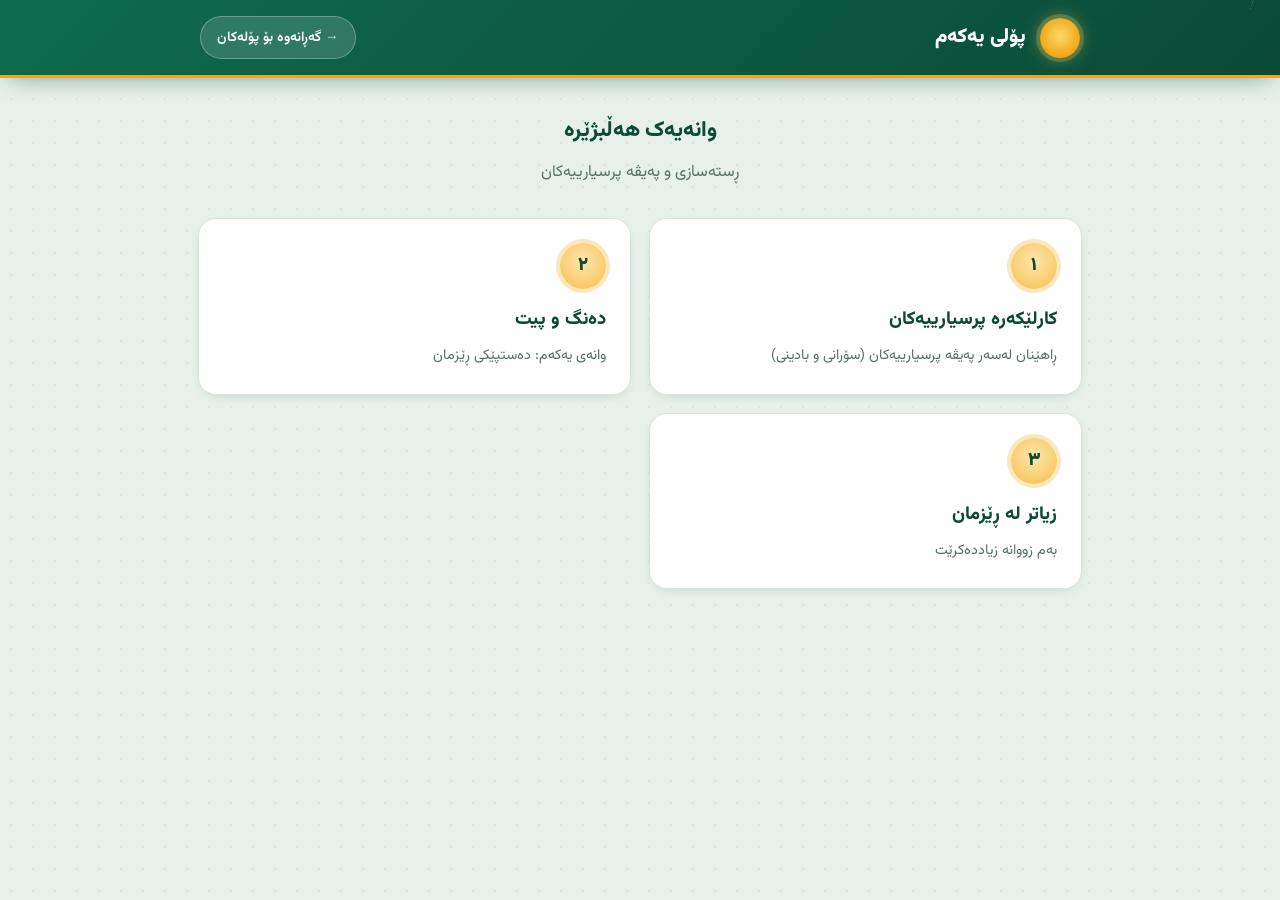
==== class-1.html @ a3d312c6 "Initial commit" ====
<!DOCTYPE html>
<html lang="ku" dir="rtl">
<head>
<meta charset="UTF-8">
<meta name="viewport" content="width=device-width, initial-scale=1.0">
<title>پۆلی یەکەم (ڕاهێنانەکانی زمانی کوردی)</title>
<link rel="preconnect" href="https://fonts.googleapis.com">
<link rel="preconnect" href="https://fonts.gstatic.com" crossorigin>
<link href="https://fonts.googleapis.com/css2?family=Vazirmatn:wght@300;400;500;700;800;900&display=swap" rel="stylesheet">
<style>
  :root{
    --bg:#E7F0EA;
    --paper:#FFFFFF;
    --ink:#1E3A30;
    --ink-soft:#557167;
    --green:#0F6B4F;
    --green-deep:#0A4A37;
    --gold:#F2A516;
    --gold-soft:#FBE7BE;
    --gold-line:#F6C760;
    --line:#D8E5DD;
    --shadow:0 10px 30px -12px rgba(10,74,55,.28);
    --shadow-sm:0 4px 14px -8px rgba(10,74,55,.30);
    --radius:18px;
  }
  *{box-sizing:border-box}
  body{
    margin:0;
    font-family:'Vazirmatn','Noto Naskh Arabic','Segoe UI',Tahoma,sans-serif;
    color:var(--ink);
    background-color:var(--bg);
    background-image:radial-gradient(rgba(15,107,79,.07) 1.1px, transparent 1.1px);
    background-size:22px 22px;
    line-height:1.85;
    -webkit-font-smoothing:antialiased;
  }
  .appbar{
    position:sticky; top:0; z-index:40;
    background:linear-gradient(135deg,var(--green) 0%, var(--green-deep) 100%);
    color:#fff;
    box-shadow:0 8px 24px -10px rgba(10,74,55,.55);
    border-bottom:3px solid var(--gold);
    overflow:hidden;
  }
  .appbar::after{
    content:""; position:absolute; width:200px; height:200px; right:-70px; top:-90px;
    background:conic-gradient(from 0deg, rgba(246,199,96,.0) 0deg, rgba(246,199,96,.0) 14deg, rgba(246,199,96,.22) 18deg, rgba(246,199,96,.0) 22deg);
    border-radius:50%; pointer-events:none;
  }
  .appbar-inner{max-width:920px; margin:0 auto; padding:16px 20px; display:flex; align-items:center; gap:16px; flex-wrap:wrap; position:relative;}
  .brand{display:flex; align-items:center; gap:14px; margin-inline-end:auto;}
  .brand h1{font-size:1.25rem; font-weight:900; margin:0;}
  .sun-badge{
    width:40px;height:40px;border-radius:50%;
    background:radial-gradient(circle at 50% 45%, #FFD969, var(--gold) 70%);
    box-shadow:0 0 0 4px rgba(255,217,105,.20), 0 0 18px rgba(246,199,96,.5);
    flex:none;
  }
  .icon-btn{
    background:rgba(255,255,255,.14); color:#fff; border:1px solid rgba(255,255,255,.28);
    padding:8px 16px; border-radius:999px; font-family:inherit; font-size:.86rem; font-weight:600;
    text-decoration:none; transition:background .15s;
  }
  .icon-btn:hover{background:rgba(255,255,255,.26)}
  main{max-width:920px; margin:0 auto; padding:34px 18px 70px;}
  .intro{text-align:center; margin-bottom:30px;}
  .intro h2{color:var(--green-deep); font-size:1.35rem; margin:0 0 6px; font-weight:800;}
  .intro p{color:var(--ink-soft); margin:0;}
  .grid{display:grid; grid-template-columns:repeat(2,1fr); gap:18px;}
  .nav-card{
    display:block; background:var(--paper); border:1px solid var(--line); border-radius:var(--radius);
    box-shadow:var(--shadow-sm); padding:24px; text-decoration:none; color:inherit;
    transition:transform .15s ease, box-shadow .15s ease, border-color .15s ease;
  }
  .nav-card:hover{transform:translateY(-4px); box-shadow:var(--shadow); border-color:var(--gold-line);}
  .nav-badge{
    width:46px; height:46px; border-radius:50%; display:grid; place-items:center;
    font-weight:900; font-size:1.15rem; color:var(--green-deep); margin-bottom:14px;
    background:radial-gradient(circle at 50% 40%, #FFE7AE, var(--gold-line) 78%);
    box-shadow:0 0 0 4px var(--gold-soft);
  }
  .nav-card h3{margin:0 0 6px; color:var(--green-deep); font-size:1.15rem; font-weight:800;}
  .nav-card p{margin:0; color:var(--ink-soft); font-size:.9rem;}
  @media (max-width:640px){ .grid{grid-template-columns:1fr;} }
  @media (prefers-reduced-motion: reduce){ *{transition:none !important;} }
</style>
</head>
<body>
<header class="appbar">
  <div class="appbar-inner">
    <div class="brand">
      <div class="sun-badge" aria-hidden="true"></div>
      <h1>پۆلی یەکەم</h1>
    </div>
    <a href="index.html" class="icon-btn">→ گەڕانەوە بۆ پۆلەکان</a>
  </div>
</header>
<main>
  <div class="intro">
    <h2>وانەیەک هەڵبژێرە</h2>
    <p>ڕستەسازی و پەیڤە پرسیارییەکان</p>
  </div>
  <div class="grid">
    <!-- وانەی ١ -->
    <a href="kurdish-question-words-interactive.html" class="nav-card">
      <div class="nav-badge">١</div>
      <h3>کارلێکەرە پرسیارییەکان</h3>
      <p>ڕاهێنان لەسەر پەیڤە پرسیارییەکان (سۆرانی و بادینی)</p>
    </a>
    <!-- وانەی ٢ -->
    <a href="kurdish-sounds-letters.html" class="nav-card">
      <div class="nav-badge">٢</div>
      <h3>دەنگ و پیت</h3>
      <p>وانەی یەکەم: دەستپێکی ڕێزمان</p>
    </a>
    <!-- وانەی ٣ -->
    <a href="lecture-3-coming-soon.html" class="nav-card">
      <div class="nav-badge">٣</div>
      <h3>زیاتر لە ڕێزمان</h3>
      <p>بەم زووانە زیاددەکرێت</p>
    </a>

    <!-- بۆ زیادکردنی وانەی نوێ: ئەم بلۆکە کۆپی بکە -->
  </div>
</main>
</body>
</html>
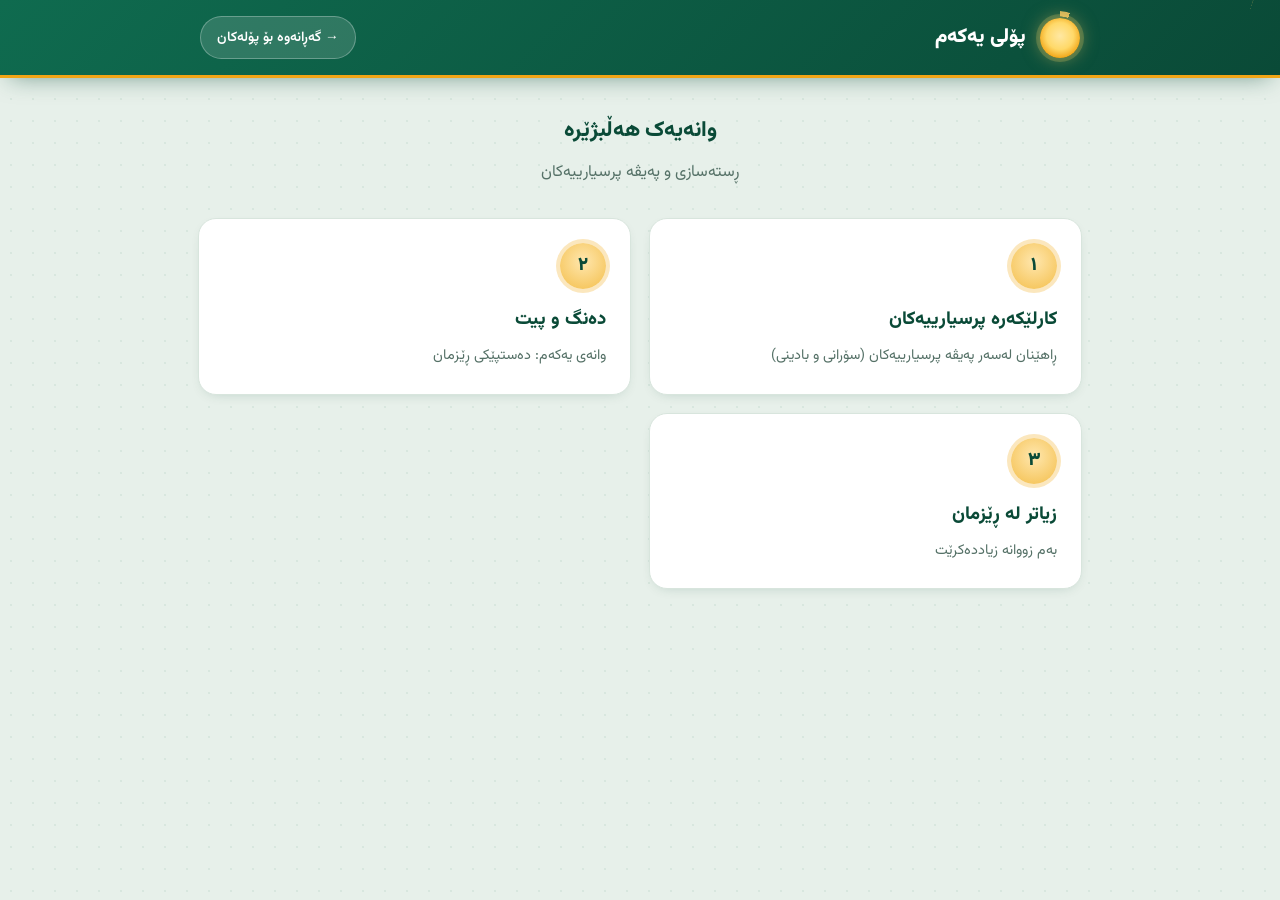
==== commit 4af5940a: "Add shine animation to sun icon across all pages" ====
--- a/class-1.html
+++ b/class-1.html
@@ -52,10 +52,24 @@
   .brand h1{font-size:1.25rem; font-weight:900; margin:0;}
   .sun-badge{
     width:40px;height:40px;border-radius:50%;
-    background:radial-gradient(circle at 50% 45%, #FFD969, var(--gold) 70%);
+    background:radial-gradient(circle at 50% 45%, #FFE8A3, #FFD969 45%, var(--gold) 75%);
     box-shadow:0 0 0 4px rgba(255,217,105,.20), 0 0 18px rgba(246,199,96,.5);
-    flex:none;
+    flex:none; position:relative;
+    animation:sun-glow 3.5s ease-in-out infinite;
   }
+  .sun-badge::before{
+    content:""; position:absolute; inset:-7px;
+    background:conic-gradient(from 0deg, var(--gold-line) 0 6%, transparent 6% 12.5%);
+    border-radius:50%;
+    -webkit-mask:radial-gradient(transparent 56%, #000 57%); mask:radial-gradient(transparent 56%, #000 57%);
+    opacity:.85;
+    animation:sun-spin 24s linear infinite;
+  }
+  @keyframes sun-glow{
+    0%,100%{ box-shadow:0 0 0 4px rgba(255,217,105,.20), 0 0 18px rgba(246,199,96,.5); }
+    50%{ box-shadow:0 0 0 6px rgba(255,217,105,.32), 0 0 26px rgba(246,199,96,.8); }
+  }
+  @keyframes sun-spin{ from{transform:rotate(0deg);} to{transform:rotate(360deg);} }
   .icon-btn{
     background:rgba(255,255,255,.14); color:#fff; border:1px solid rgba(255,255,255,.28);
     padding:8px 16px; border-radius:999px; font-family:inherit; font-size:.86rem; font-weight:600;
@@ -82,7 +96,7 @@
   .nav-card h3{margin:0 0 6px; color:var(--green-deep); font-size:1.15rem; font-weight:800;}
   .nav-card p{margin:0; color:var(--ink-soft); font-size:.9rem;}
   @media (max-width:640px){ .grid{grid-template-columns:1fr;} }
-  @media (prefers-reduced-motion: reduce){ *{transition:none !important;} }
+  @media (prefers-reduced-motion: reduce){ *{transition:none !important; animation:none !important;} }
 </style>
 </head>
 <body>
@@ -124,4 +138,4 @@
   </div>
 </main>
 </body>
-</html>+</html>
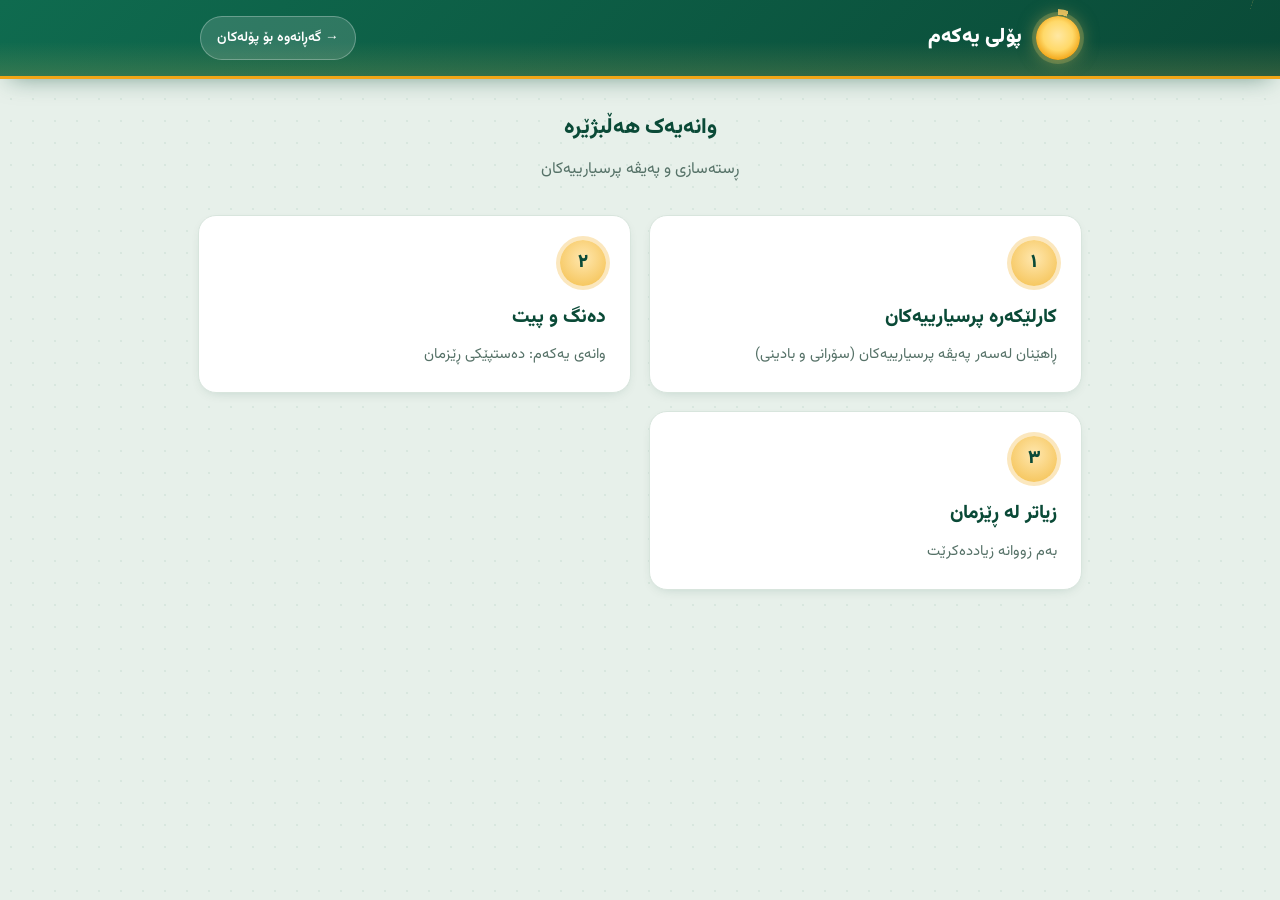
==== commit eab325a8: "Unify all pages onto one shared stylesheet" ====
--- a/class-1.html
+++ b/class-1.html
@@ -7,106 +7,18 @@
 <link rel="preconnect" href="https://fonts.googleapis.com">
 <link rel="preconnect" href="https://fonts.gstatic.com" crossorigin>
 <link href="https://fonts.googleapis.com/css2?family=Vazirmatn:wght@300;400;500;700;800;900&display=swap" rel="stylesheet">
-<style>
-  :root{
-    --bg:#E7F0EA;
-    --paper:#FFFFFF;
-    --ink:#1E3A30;
-    --ink-soft:#557167;
-    --green:#0F6B4F;
-    --green-deep:#0A4A37;
-    --gold:#F2A516;
-    --gold-soft:#FBE7BE;
-    --gold-line:#F6C760;
-    --line:#D8E5DD;
-    --shadow:0 10px 30px -12px rgba(10,74,55,.28);
-    --shadow-sm:0 4px 14px -8px rgba(10,74,55,.30);
-    --radius:18px;
-  }
-  *{box-sizing:border-box}
-  body{
-    margin:0;
-    font-family:'Vazirmatn','Noto Naskh Arabic','Segoe UI',Tahoma,sans-serif;
-    color:var(--ink);
-    background-color:var(--bg);
-    background-image:radial-gradient(rgba(15,107,79,.07) 1.1px, transparent 1.1px);
-    background-size:22px 22px;
-    line-height:1.85;
-    -webkit-font-smoothing:antialiased;
-  }
-  .appbar{
-    position:sticky; top:0; z-index:40;
-    background:linear-gradient(135deg,var(--green) 0%, var(--green-deep) 100%);
-    color:#fff;
-    box-shadow:0 8px 24px -10px rgba(10,74,55,.55);
-    border-bottom:3px solid var(--gold);
-    overflow:hidden;
-  }
-  .appbar::after{
-    content:""; position:absolute; width:200px; height:200px; right:-70px; top:-90px;
-    background:conic-gradient(from 0deg, rgba(246,199,96,.0) 0deg, rgba(246,199,96,.0) 14deg, rgba(246,199,96,.22) 18deg, rgba(246,199,96,.0) 22deg);
-    border-radius:50%; pointer-events:none;
-  }
-  .appbar-inner{max-width:920px; margin:0 auto; padding:16px 20px; display:flex; align-items:center; gap:16px; flex-wrap:wrap; position:relative;}
-  .brand{display:flex; align-items:center; gap:14px; margin-inline-end:auto;}
-  .brand h1{font-size:1.25rem; font-weight:900; margin:0;}
-  .sun-badge{
-    width:40px;height:40px;border-radius:50%;
-    background:radial-gradient(circle at 50% 45%, #FFE8A3, #FFD969 45%, var(--gold) 75%);
-    box-shadow:0 0 0 4px rgba(255,217,105,.20), 0 0 18px rgba(246,199,96,.5);
-    flex:none; position:relative;
-    animation:sun-glow 3.5s ease-in-out infinite;
-  }
-  .sun-badge::before{
-    content:""; position:absolute; inset:-7px;
-    background:conic-gradient(from 0deg, var(--gold-line) 0 6%, transparent 6% 12.5%);
-    border-radius:50%;
-    -webkit-mask:radial-gradient(transparent 56%, #000 57%); mask:radial-gradient(transparent 56%, #000 57%);
-    opacity:.85;
-    animation:sun-spin 24s linear infinite;
-  }
-  @keyframes sun-glow{
-    0%,100%{ box-shadow:0 0 0 4px rgba(255,217,105,.20), 0 0 18px rgba(246,199,96,.5); }
-    50%{ box-shadow:0 0 0 6px rgba(255,217,105,.32), 0 0 26px rgba(246,199,96,.8); }
-  }
-  @keyframes sun-spin{ from{transform:rotate(0deg);} to{transform:rotate(360deg);} }
-  .icon-btn{
-    background:rgba(255,255,255,.14); color:#fff; border:1px solid rgba(255,255,255,.28);
-    padding:8px 16px; border-radius:999px; font-family:inherit; font-size:.86rem; font-weight:600;
-    text-decoration:none; transition:background .15s;
-  }
-  .icon-btn:hover{background:rgba(255,255,255,.26)}
-  main{max-width:920px; margin:0 auto; padding:34px 18px 70px;}
-  .intro{text-align:center; margin-bottom:30px;}
-  .intro h2{color:var(--green-deep); font-size:1.35rem; margin:0 0 6px; font-weight:800;}
-  .intro p{color:var(--ink-soft); margin:0;}
-  .grid{display:grid; grid-template-columns:repeat(2,1fr); gap:18px;}
-  .nav-card{
-    display:block; background:var(--paper); border:1px solid var(--line); border-radius:var(--radius);
-    box-shadow:var(--shadow-sm); padding:24px; text-decoration:none; color:inherit;
-    transition:transform .15s ease, box-shadow .15s ease, border-color .15s ease;
-  }
-  .nav-card:hover{transform:translateY(-4px); box-shadow:var(--shadow); border-color:var(--gold-line);}
-  .nav-badge{
-    width:46px; height:46px; border-radius:50%; display:grid; place-items:center;
-    font-weight:900; font-size:1.15rem; color:var(--green-deep); margin-bottom:14px;
-    background:radial-gradient(circle at 50% 40%, #FFE7AE, var(--gold-line) 78%);
-    box-shadow:0 0 0 4px var(--gold-soft);
-  }
-  .nav-card h3{margin:0 0 6px; color:var(--green-deep); font-size:1.15rem; font-weight:800;}
-  .nav-card p{margin:0; color:var(--ink-soft); font-size:.9rem;}
-  @media (max-width:640px){ .grid{grid-template-columns:1fr;} }
-  @media (prefers-reduced-motion: reduce){ *{transition:none !important; animation:none !important;} }
-</style>
+<link rel="stylesheet" href="styles.css">
 </head>
 <body>
 <header class="appbar">
   <div class="appbar-inner">
-    <div class="brand">
-      <div class="sun-badge" aria-hidden="true"></div>
-      <h1>پۆلی یەکەم</h1>
+    <div class="bar-top">
+      <div class="brand">
+        <div class="sun-badge" aria-hidden="true"></div>
+        <h1>پۆلی یەکەم</h1>
+      </div>
+      <a href="index.html" class="icon-btn">→ گەڕانەوە بۆ پۆلەکان</a>
     </div>
-    <a href="index.html" class="icon-btn">→ گەڕانەوە بۆ پۆلەکان</a>
   </div>
 </header>
 <main>
--- a/styles.css
+++ b/styles.css
@@ -0,0 +1,381 @@
+/* =====================================================================
+   ڕاهێنانەکانی زمانی کوردی — shared stylesheet
+   Every page links to this file. Change the look once here, it updates
+   everywhere. Do not duplicate these rules back into individual pages.
+===================================================================== */
+
+:root{
+  --bg:#E7F0EA;
+  --paper:#FFFFFF;
+  --paper-warm:#FCFEFC;
+  --ink:#1E3A30;
+  --ink-soft:#557167;
+  --green:#0F6B4F;
+  --green-deep:#0A4A37;
+  --green-bright:#1F9D6B;
+  --gold:#F2A516;
+  --gold-soft:#FBE7BE;
+  --gold-line:#F6C760;
+  --coral:#E2574C;
+  --coral-soft:#FCE3DF;
+  --line:#D8E5DD;
+  --line-soft:#E9F1EC;
+  --ring:rgba(15,107,79,.30);
+  --shadow:0 10px 30px -12px rgba(10,74,55,.28);
+  --shadow-sm:0 4px 14px -8px rgba(10,74,55,.30);
+  --radius:18px;
+}
+
+/* ---------- Base ---------- */
+*{box-sizing:border-box}
+html{scroll-behavior:smooth}
+body{
+  margin:0;
+  font-family:'Vazirmatn','Noto Naskh Arabic','Segoe UI',Tahoma,sans-serif;
+  color:var(--ink);
+  background-color:var(--bg);
+  background-image:radial-gradient(rgba(15,107,79,.07) 1.1px, transparent 1.1px);
+  background-size:22px 22px;
+  line-height:1.85;
+  -webkit-font-smoothing:antialiased;
+}
+main{max-width:920px; margin:0 auto; padding:30px 18px 70px;}
+
+/* ---------- App bar (every page uses this exact block) ---------- */
+.appbar{
+  position:sticky; top:0; z-index:40;
+  background:
+    linear-gradient(180deg, rgba(246,199,96,0) 55%, rgba(246,199,96,.16) 100%),
+    linear-gradient(135deg,var(--green) 0%, var(--green-deep) 100%);
+  color:#fff;
+  box-shadow:0 8px 24px -10px rgba(10,74,55,.55);
+  border-bottom:3px solid var(--gold);
+  overflow:hidden;
+}
+.appbar::after{
+  content:""; position:absolute; width:200px; height:200px; right:-70px; top:-90px;
+  background:conic-gradient(from 0deg, rgba(246,199,96,.0) 0deg, rgba(246,199,96,.0) 14deg, rgba(246,199,96,.22) 18deg, rgba(246,199,96,.0) 22deg);
+  border-radius:50%; pointer-events:none;
+}
+.appbar-inner{max-width:920px; margin:0 auto; padding:16px 20px; position:relative;}
+/* .bar-top is the one horizontal row inside every header: brand on one
+   side, optional score-chip / back-button / reset-button on the other.
+   Hub pages use it with just a brand; exercise pages add siblings. */
+.bar-top{display:flex; align-items:center; gap:14px; flex-wrap:wrap;}
+.brand{display:flex; align-items:center; gap:14px; margin-inline-end:auto;}
+.brand h1{font-size:1.28rem; font-weight:900; margin:0; letter-spacing:.2px;}
+.brand p{margin:4px 0 0; font-size:.84rem; opacity:.9; font-weight:400;}
+.score-chip{
+  display:flex; align-items:center; gap:8px;
+  background:rgba(255,255,255,.14); border:1px solid rgba(255,255,255,.28);
+  padding:7px 13px; border-radius:999px; font-weight:700; font-size:.92rem;
+  white-space:nowrap;
+}
+.bar-actions{display:flex; gap:8px; flex-wrap:wrap;}
+.icon-btn{
+  background:rgba(255,255,255,.14); color:#fff; border:1px solid rgba(255,255,255,.28);
+  padding:8px 16px; border-radius:999px; font-family:inherit; font-size:.86rem; font-weight:600;
+  cursor:pointer; transition:background .15s, transform .1s; text-decoration:none; display:inline-block;
+}
+.icon-btn:hover{background:rgba(255,255,255,.26)}
+.icon-btn:active{transform:translateY(1px)}
+
+/* ---------- Sun badge: rays + glow + correct-answer cheer ---------- */
+.sun-badge{
+  width:44px; height:44px; border-radius:50%;
+  background:radial-gradient(circle at 50% 45%, #FFE8A3, #FFD969 45%, var(--gold) 75%);
+  box-shadow:0 0 0 4px rgba(255,217,105,.20), 0 0 18px rgba(246,199,96,.5);
+  flex:none; position:relative;
+  animation:sun-glow 3.5s ease-in-out infinite;
+}
+.sun-badge::before{
+  content:""; position:absolute; inset:-7px;
+  background:conic-gradient(from 0deg, var(--gold-line) 0 6%, transparent 6% 12.5%);
+  border-radius:50%;
+  -webkit-mask:radial-gradient(transparent 56%, #000 57%); mask:radial-gradient(transparent 56%, #000 57%);
+  opacity:.88;
+  animation:sun-spin 24s linear infinite;
+}
+.sun-badge.cheer{ animation:sun-cheer .7s ease; }
+@keyframes sun-glow{
+  0%,100%{ box-shadow:0 0 0 4px rgba(255,217,105,.20), 0 0 18px rgba(246,199,96,.5); }
+  50%{ box-shadow:0 0 0 6px rgba(255,217,105,.32), 0 0 26px rgba(246,199,96,.8); }
+}
+@keyframes sun-spin{ from{transform:rotate(0deg);} to{transform:rotate(360deg);} }
+@keyframes sun-cheer{
+  0%{ transform:scale(1) rotate(0deg); filter:brightness(1); }
+  35%{ transform:scale(1.25) rotate(8deg); filter:brightness(1.45); }
+  100%{ transform:scale(1) rotate(0deg); filter:brightness(1); }
+}
+
+/* ---------- Sunrise progress bar (exercise pages) ---------- */
+.progress-wrap{margin-top:12px;}
+.progress-track{
+  position:relative; height:16px; border-radius:999px;
+  background:linear-gradient(180deg,#0c3a2c,#0a4a37);
+  border:1px solid rgba(255,255,255,.18); overflow:visible;
+}
+.progress-fill{
+  position:absolute; top:0; right:0; bottom:0; width:0%;
+  background:linear-gradient(90deg,var(--gold) 0%, #FFD86B 60%, var(--green-bright) 100%);
+  border-radius:999px; transition:width .7s cubic-bezier(.22,1,.36,1);
+}
+.progress-sun{
+  position:absolute; top:50%; right:-2px; width:26px; height:26px; margin-top:-13px;
+  border-radius:50%;
+  background:radial-gradient(circle at 50% 45%, #FFE08A, var(--gold) 72%);
+  box-shadow:0 0 0 3px rgba(255,224,138,.35), 0 0 14px rgba(246,199,96,.8);
+  transition:right .7s cubic-bezier(.22,1,.36,1);
+}
+.progress-meta{display:flex; justify-content:space-between; font-size:.78rem; opacity:.92; margin-top:7px;}
+
+/* ---------- Cards ---------- */
+.card{
+  background:var(--paper); border:1px solid var(--line);
+  border-radius:var(--radius); box-shadow:var(--shadow-sm);
+  padding:24px; margin-bottom:22px;
+  opacity:0; transform:translateY(10px); animation:rise .5s ease forwards;
+}
+@keyframes rise{to{opacity:1; transform:none;}}
+.ex-head{display:flex; align-items:center; gap:14px; margin-bottom:4px;}
+.num{
+  flex:none; width:42px; height:42px; border-radius:50%;
+  display:grid; place-items:center; font-weight:900; font-size:1.05rem;
+  color:var(--green-deep);
+  background:radial-gradient(circle at 50% 40%, #FFE7AE, var(--gold-line) 78%);
+  box-shadow:0 0 0 4px var(--gold-soft);
+}
+.ex-head h2{margin:0; font-size:1.18rem; font-weight:800; color:var(--green-deep);}
+.ex-sub{margin:2px 0 18px; color:var(--ink-soft); font-size:.95rem;}
+.section-title{text-align:center; color:var(--green-deep); font-size:1.3rem; font-weight:800; margin:32px 0 18px;}
+
+/* ---------- Hub / class pages: class + lecture cards ---------- */
+.intro{text-align:center; margin-bottom:30px;}
+.intro h2{color:var(--green-deep); font-size:1.35rem; margin:0 0 6px; font-weight:800;}
+.intro p{color:var(--ink-soft); margin:0;}
+.grid{display:grid; grid-template-columns:repeat(2,1fr); gap:18px;}
+.nav-card{
+  display:block; background:var(--paper); border:1px solid var(--line); border-radius:var(--radius);
+  box-shadow:var(--shadow-sm); padding:24px; text-decoration:none; color:inherit;
+  transition:transform .15s ease, box-shadow .15s ease, border-color .15s ease;
+}
+.nav-card:hover{transform:translateY(-4px); box-shadow:var(--shadow); border-color:var(--gold-line);}
+.nav-badge{
+  width:46px; height:46px; border-radius:50%; display:grid; place-items:center;
+  font-weight:900; font-size:1.15rem; color:var(--green-deep); margin-bottom:14px;
+  background:radial-gradient(circle at 50% 40%, #FFE7AE, var(--gold-line) 78%);
+  box-shadow:0 0 0 4px var(--gold-soft);
+}
+.nav-card h3{margin:0 0 6px; color:var(--green-deep); font-size:1.2rem; font-weight:800;}
+.nav-card p{margin:0; color:var(--ink-soft); font-size:.92rem;}
+/* "coming soon" placeholder card */
+.card .sun-emoji{font-size:2.4rem;}
+.card h2{color:var(--green-deep); font-size:1.3rem; margin:10px 0 8px;}
+.card p{color:var(--ink-soft); margin:0;}
+
+/* ---------- Reading / story pages ---------- */
+.hero-frame{ background:linear-gradient(160deg, var(--paper), var(--paper-warm)); border:1px solid var(--line);
+  border-radius:var(--radius); padding:14px; box-shadow:var(--shadow-sm); margin-bottom:22px; }
+.hero-frame img{ display:block; width:100%; height:auto; border-radius:12px; border:3px solid var(--gold); }
+.hero-cap{ text-align:center; color:var(--ink-soft); font-size:.85rem; margin:10px 6px 2px; }
+.lesson-title{ text-align:center; font-size:2rem; font-weight:900; color:var(--green-deep); margin:0 0 4px; }
+.lesson-sub{ text-align:center; color:var(--ink-soft); font-size:.95rem; margin:0 0 26px; }
+.story p{margin:0 0 14px; font-size:1.08rem;}
+.story p:last-child{margin-bottom:0;}
+.speaker{ font-weight:800; color:var(--green-deep); }
+.board{ background:linear-gradient(160deg,var(--green),var(--green-deep)); color:#fff; border-radius:var(--radius);
+  padding:24px 26px; text-align:center; margin:22px 0; box-shadow:var(--shadow-sm); position:relative; overflow:hidden; }
+.board::after{ content:""; position:absolute; width:180px; height:180px; right:-60px; top:-80px;
+  background:conic-gradient(from 0deg, rgba(246,199,96,.0) 0deg, rgba(246,199,96,.0) 14deg, rgba(246,199,96,.22) 18deg, rgba(246,199,96,.0) 22deg);
+  border-radius:50%; pointer-events:none; }
+.board-eyebrow{ font-size:.78rem; font-weight:700; letter-spacing:.06em; color:rgba(255,255,255,.72); margin-bottom:8px; }
+.board-text{ font-size:1.25rem; font-weight:800; line-height:1.6; }
+.tale-box{ background:var(--paper-warm); border:1px solid var(--line); border-radius:var(--radius);
+  border-right:6px solid var(--gold-line); padding:22px 24px; margin:22px 0; }
+.tale-label{ display:inline-block; font-weight:800; font-size:.82rem; color:var(--green-deep);
+  background:var(--gold-soft); padding:5px 14px; border-radius:999px; margin-bottom:12px; }
+.tale-box p{ margin:0 0 12px; font-size:1.05rem; }
+.tale-box p:last-child{ margin-bottom:0; }
+.moral-box{ background:linear-gradient(180deg,#FFF9E9,var(--gold-soft)); border:2px solid var(--gold);
+  border-radius:var(--radius); padding:26px 28px; margin:22px 0; text-align:center; box-shadow:var(--shadow-sm); }
+.moral-text{ font-weight:800; font-size:1.1rem; color:var(--green-deep); line-height:1.85; margin:0; }
+.moral-by{ margin-top:10px; font-weight:700; font-size:.85rem; color:var(--ink-soft); }
+.wordbank{ display:flex; flex-wrap:wrap; gap:10px; justify-content:center; padding:16px;
+  border:2px dashed var(--gold-line); border-radius:14px; margin-bottom:18px; background:var(--paper-warm); }
+.word-chip{ display:inline-block; background:#fff; border:2px solid var(--gold-line); border-radius:999px;
+  padding:7px 20px; font-weight:800; color:var(--green-deep); }
+
+/* ---------- Motivation card ---------- */
+.motivation{
+  text-align:center; background:linear-gradient(135deg,#FFF7E6,#FDEFD0);
+  border:1px solid var(--gold-line); border-radius:var(--radius); padding:28px 22px;
+  box-shadow:var(--shadow-sm); position:relative; overflow:hidden;
+}
+.motivation .sun-emoji{font-size:2.4rem;}
+.motivation h3{margin:8px 0 6px; color:var(--green-deep); font-size:1.3rem;}
+.motivation p{margin:0; color:#9A6A12; font-weight:600; font-size:1.06rem;}
+
+/* ---------- Form fields used across exercises ---------- */
+.hl{ background:linear-gradient(transparent 58%, var(--gold-soft) 58%); padding:0 4px; border-radius:3px; font-weight:800; color:var(--green-deep); }
+.qrow{display:flex; flex-wrap:wrap; align-items:center; gap:8px; font-size:1.12rem; padding:6px 0;}
+.qrow .idx{color:var(--gold); font-weight:800; min-width:1.4em;}
+.blank{
+  border:none; border-bottom:2.5px dashed var(--line); background:var(--line-soft);
+  text-align:center; font-family:inherit; font-size:1.05rem; color:var(--ink);
+  padding:5px 10px; width:7.5rem; border-radius:8px 8px 0 0; outline:none;
+  transition:border-color .15s, background .15s, box-shadow .15s;
+}
+.blank:focus{border-bottom-color:var(--green); background:#fff; box-shadow:0 0 0 4px var(--ring);}
+.blank.ok{border-bottom-color:var(--green-bright); background:#EAF7F0; color:var(--green-deep); font-weight:700;}
+.blank.no{border-bottom-color:var(--coral); background:var(--coral-soft);}
+.write{
+  width:100%; font-family:inherit; font-size:1.05rem; color:var(--ink);
+  border:1.5px solid var(--line); border-radius:12px; padding:11px 14px; outline:none; background:var(--paper-warm);
+  transition:border-color .15s, box-shadow .15s, background .15s; resize:vertical;
+}
+.write:focus{border-color:var(--green); box-shadow:0 0 0 4px var(--ring); background:#fff;}
+.write.ok{border-color:var(--green-bright); background:#EAF7F0;}
+.write.near{border-color:var(--gold); background:#FFF6E2;}
+.write.no{border-color:var(--coral); background:var(--coral-soft);}
+.prompt{font-size:1.08rem; margin:0 0 8px; font-weight:700; color:var(--green-deep);}
+.underline{color:var(--coral); font-weight:800; border-bottom:2px solid var(--coral); padding-bottom:1px;}
+.stack{display:flex; flex-direction:column; gap:18px;}
+.reveal-line{font-size:.92rem; color:var(--green); margin-top:6px; display:none;}
+.reveal-line.show{display:block;}
+.reveal-line b{color:var(--green-deep);}
+.grid2{display:grid; grid-template-columns:repeat(2,1fr); gap:14px;}
+.mini{border:1px solid var(--line); border-radius:14px; background:var(--paper-warm); padding:14px;}
+.mini label{display:block; font-weight:800; color:var(--green-deep); margin-bottom:7px; font-size:1.05rem;}
+.mini .write{font-size:1rem;}
+.mark-badge{ display:inline-grid; place-items:center; width:30px; height:30px; border-radius:8px; background:var(--gold-soft);
+  color:var(--green-deep); font-weight:900; margin-inline-end:8px; }
+.arow{display:flex; align-items:center; gap:12px; padding:7px 0; flex-wrap:wrap;}
+.arow .tok{min-width:96px; font-weight:800; color:var(--coral);}
+select.pick{
+  font-family:inherit; font-size:.98rem; color:var(--ink); background:#fff;
+  border:1.5px solid var(--line); border-radius:10px; padding:9px 12px; outline:none; cursor:pointer;
+  transition:border-color .15s, box-shadow .15s, background .15s; max-width:100%;
+}
+select.pick:focus{border-color:var(--green); box-shadow:0 0 0 4px var(--ring);}
+select.pick.ok{border-color:var(--green-bright); background:#EAF7F0;}
+select.pick.no{border-color:var(--coral); background:var(--coral-soft);}
+.analysis-sentence{font-weight:800; color:var(--green-deep); font-size:1.12rem; margin:0 0 14px;}
+
+/* ---------- Buttons ---------- */
+.actions{display:flex; flex-wrap:wrap; gap:10px; margin-top:18px;}
+.btn{
+  font-family:inherit; font-weight:700; font-size:.98rem; cursor:pointer;
+  border-radius:12px; padding:11px 20px; border:none; transition:transform .1s, box-shadow .15s, background .15s;
+}
+.btn:active{transform:translateY(1px)}
+.btn-primary{background:var(--green); color:#fff; box-shadow:0 8px 18px -10px rgba(15,107,79,.7);}
+.btn-primary:hover{background:var(--green-deep)}
+.btn-ghost{background:var(--gold-soft); color:var(--green-deep);}
+.btn-ghost:hover{background:var(--gold-line)}
+
+/* ---------- Feedback ---------- */
+.feedback{margin-top:14px; font-weight:700; min-height:1.4em; display:flex; align-items:center; gap:8px;}
+.feedback.good{color:var(--green-bright)}
+.feedback.warn{color:#C77F12}
+.feedback.bad{color:var(--coral)}
+@keyframes shake{10%,90%{transform:translateX(-1px)}20%,80%{transform:translateX(2px)}30%,50%,70%{transform:translateX(-4px)}40%,60%{transform:translateX(4px)}}
+.shake{animation:shake .4s}
+@keyframes pop{0%{transform:scale(1)}45%{transform:scale(1.06)}100%{transform:scale(1)}}
+.pop{animation:pop .35s ease}
+
+/* ---------- Multiple choice ---------- */
+.quiz-q{border:1px solid var(--line-soft); border-radius:14px; padding:16px; margin-bottom:14px; background:var(--paper-warm);}
+.quiz-q .stem{font-size:1.1rem; font-weight:700; margin:0 0 12px; color:var(--green-deep);}
+.quiz-q .stem .gap{color:var(--coral); letter-spacing:2px;}
+.opts{display:flex; flex-wrap:wrap; gap:10px;}
+.opt{
+  font-family:inherit; font-size:1.02rem; font-weight:700; cursor:pointer;
+  border:1.5px solid var(--line); background:#fff; color:var(--ink);
+  border-radius:999px; padding:9px 22px; transition:all .12s;
+}
+.opt:hover{border-color:var(--green);}
+.opt.ok{background:#EAF7F0; border-color:var(--green-bright); color:var(--green-deep);}
+.opt.no{background:var(--coral-soft); border-color:var(--coral); color:#9B2B22;}
+.opt:disabled{cursor:default;}
+
+/* ---------- Reference table (dialect toggle) ---------- */
+.ref-toggle{display:flex; gap:8px; margin-bottom:14px; flex-wrap:wrap;}
+.chip{
+  font-family:inherit; font-weight:700; font-size:.9rem; cursor:pointer;
+  border:1.5px solid var(--line); background:#fff; color:var(--ink-soft);
+  border-radius:999px; padding:7px 16px; transition:all .15s;
+}
+.chip.active{background:var(--green); color:#fff; border-color:var(--green);}
+table.ref{width:100%; border-collapse:collapse; font-size:1.02rem; overflow:hidden; border-radius:12px;}
+table.ref th, table.ref td{padding:11px 12px; text-align:right; border-bottom:1px solid var(--line-soft);}
+table.ref thead th{background:var(--green); color:#fff; font-weight:700;}
+table.ref tbody tr:nth-child(even){background:var(--paper-warm);}
+table.ref .en{color:var(--ink-soft); font-size:.86rem;}
+table.ref td:nth-child(2){font-weight:700; color:var(--green-deep);}
+table.ref td:nth-child(3){font-weight:700; color:#B8651C;}
+.ref.dim-sorani td:nth-child(2), .ref.dim-sorani th:nth-child(2){opacity:.28;}
+.ref.dim-badini  td:nth-child(3), .ref.dim-badini  th:nth-child(3){opacity:.28;}
+
+/* ---------- Matching game ---------- */
+.match-grid{display:grid; grid-template-columns:1fr 1fr; gap:14px; align-items:start;}
+.match-col h3{font-size:.95rem; color:var(--ink-soft); font-weight:700; margin:0 0 10px; text-align:center;}
+.match-item{
+  border:1.5px solid var(--line); background:var(--paper-warm); border-radius:12px;
+  padding:12px 14px; font-size:1.02rem; cursor:pointer; user-select:none;
+  transition:all .15s; margin-bottom:10px;
+}
+.match-item:hover{border-color:var(--green); background:#fff;}
+.match-item.sel{border-color:var(--gold); background:#FFF6E2; box-shadow:0 0 0 3px var(--gold-soft);}
+.match-item.done{border-color:var(--green-bright); background:#EAF7F0; color:var(--green-deep); font-weight:700; cursor:default; opacity:.95;}
+.match-item.done::after{content:" ✓"; color:var(--green-bright);}
+
+/* ---------- Word-grid puzzle ---------- */
+.letter-grid{border-collapse:collapse; margin:0 auto 20px; font-size:1.35rem; font-weight:800; color:var(--green-deep); text-align:center;}
+.letter-grid td{border:1.5px solid var(--line); width:44px; height:44px; background:var(--paper-warm);}
+
+/* ---------- Accordion (notes / homework) ---------- */
+details.acc{border:1px solid var(--line); border-radius:14px; background:var(--paper); margin-bottom:14px; overflow:hidden;}
+details.acc summary{
+  cursor:pointer; list-style:none; padding:16px 20px; font-weight:800; color:var(--green-deep);
+  display:flex; align-items:center; gap:10px; font-size:1.05rem;
+}
+details.acc summary::-webkit-details-marker{display:none;}
+details.acc summary .tw{margin-inline-start:auto; transition:transform .2s; color:var(--gold);}
+details.acc[open] summary .tw{transform:rotate(180deg);}
+details.acc .body{padding:0 20px 18px; color:var(--ink); font-size:1rem;}
+details.acc .body ul{margin:0; padding-inline-start:22px;}
+details.acc .body li{margin:6px 0;}
+
+/* ---------- Celebration ---------- */
+#celebrate{
+  position:fixed; inset:auto 0 26px 0; margin:0 auto; width:max-content; max-width:90%;
+  background:var(--green-deep); color:#fff; padding:14px 26px; border-radius:999px;
+  box-shadow:0 16px 40px -12px rgba(0,0,0,.5); font-weight:800; z-index:60;
+  border:2px solid var(--gold); display:none; align-items:center; gap:10px;
+}
+#confetti{position:fixed; inset:0; pointer-events:none; z-index:55;}
+
+.footnote{text-align:center; color:var(--ink-soft); font-size:.85rem; margin-top:30px; font-weight:700;}
+
+/* ---------- Responsive ---------- */
+@media (max-width:640px){
+  .grid,.grid2,.match-grid,.quiz-q .opts{grid-template-columns:1fr;}
+  .match-grid{grid-template-columns:1fr 1fr;}
+  .opts{flex-direction:column;}
+  .opt{text-align:center;}
+  .brand h1{font-size:1.1rem;}
+  .card{padding:18px;}
+  .lesson-title{font-size:1.5rem;}
+  .letter-grid td{width:36px; height:36px; font-size:1.1rem;}
+}
+
+/* ---------- Accessibility & print ---------- */
+@media (prefers-reduced-motion: reduce){
+  *{animation:none !important; transition:none !important; scroll-behavior:auto !important;}
+}
+@media print{
+  .appbar, .actions, #celebrate, #confetti, .ref-toggle, .icon-btn{display:none !important;}
+  body{background:#fff;}
+  .card{box-shadow:none; break-inside:avoid;}
+  .reveal-line{display:block !important;}
+}
